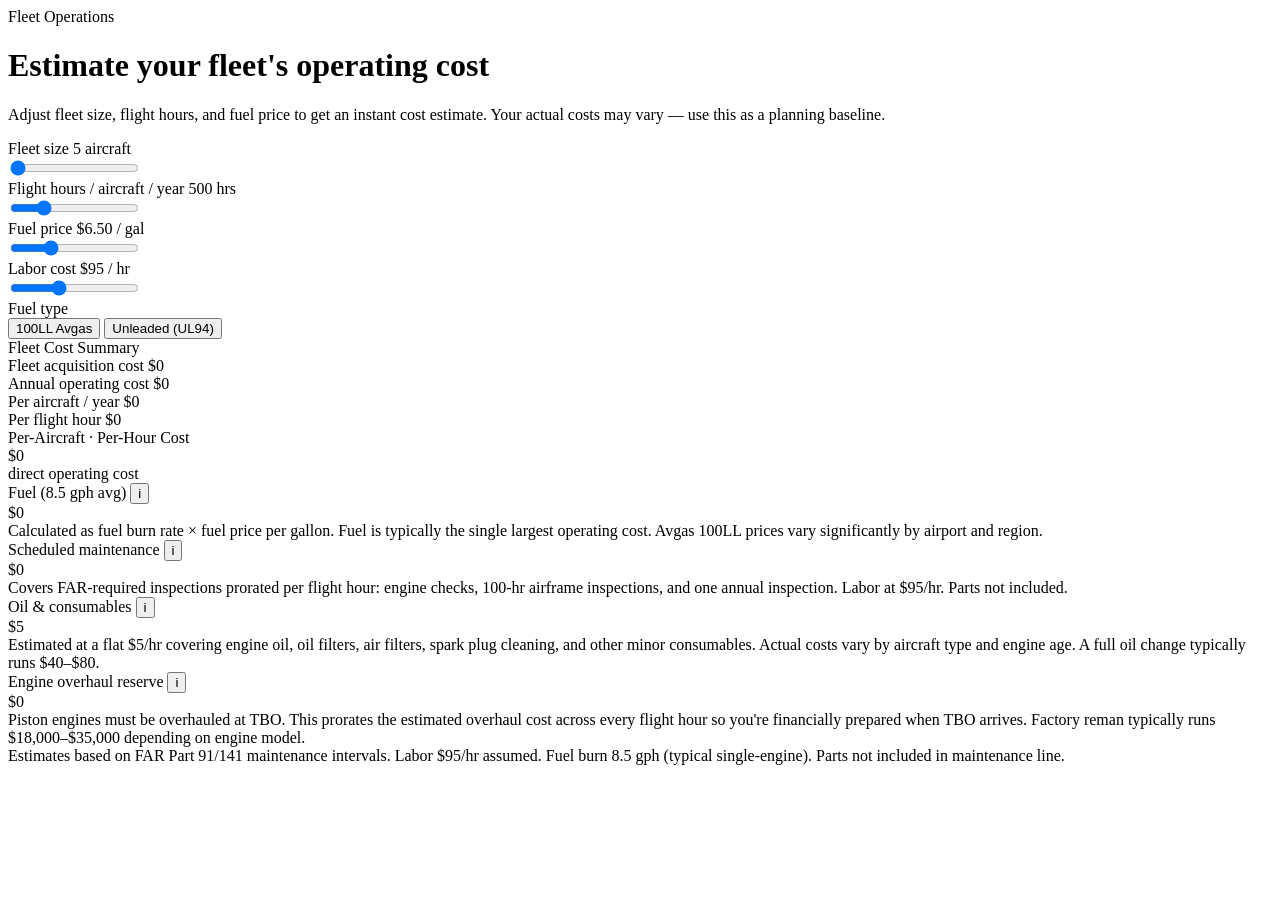
==== index.html @ fc30e89b "Add files via upload" ====
<!DOCTYPE html>
<html lang="en">
<head>
  <meta charset="UTF-8" />
  <meta name="viewport" content="width=device-width, initial-scale=1.0" />
  <title>Fleet Cost Calculator</title>
  <link rel="preconnect" href="https://fonts.googleapis.com" />
  <link href="https://fonts.googleapis.com/css2?family=Playfair+Display:wght@400;500&family=DM+Sans:wght@300;400;500;600&display=swap" rel="stylesheet" />
  <link rel="stylesheet" href="styles.css" />
</head>
<body>
<div class="container">

  <!-- ── TITLE BLOCK ── -->
  <div class="title-block">
    <div class="eyebrow">Fleet Operations</div>
    <h1>Estimate your fleet's operating cost</h1>
    <p class="subtitle">
      Adjust fleet size, flight hours, and fuel price to get an instant cost estimate.
      Your actual costs may vary — use this as a planning baseline.
    </p>
  </div>

  <!-- ── TWO-COLUMN LAYOUT ── -->
  <div class="layout">

    <!-- Left: Sliders + Summary -->
    <div class="sliders-col">

      <!-- Fleet size -->
      <div class="slider-field">
        <div class="slider-top">
          <span class="slider-label">Fleet size</span>
          <span class="slider-val"><span id="valFleet">5</span> aircraft</span>
        </div>
        <input type="range" id="slFleet" min="5" max="30" value="5" step="1" />
      </div>

      <!-- Flight hours -->
      <div class="slider-field">
        <div class="slider-top">
          <span class="slider-label">Flight hours / aircraft / year</span>
          <span class="slider-val"><span id="valHours">500</span> hrs</span>
        </div>
        <input type="range" id="slHours" min="50" max="2000" value="500" step="25" />
      </div>

      <!-- Fuel price -->
      <div class="slider-field">
        <div class="slider-top">
          <span class="slider-label">Fuel price</span>
          <span class="slider-val">$<span id="valFuel">6.50</span> / gal</span>
        </div>
        <input type="range" id="slFuel" min="3" max="15" value="6.50" step="0.25" />
      </div>

      <!-- Labor cost -->
      <div class="slider-field">
        <div class="slider-top">
          <span class="slider-label">Labor cost</span>
          <span class="slider-val">$<span id="valLabor">95</span> / hr</span>
        </div>
        <input type="range" id="slLabor" min="35" max="200" value="95" step="5" />
      </div>

      <!-- Fuel type -->
      <div class="slider-field">
        <div class="slider-top">
          <span class="slider-label">Fuel type</span>
        </div>
        <div class="fuel-row">
          <button class="fuel-btn active" id="btn100LL" data-fuel="100LL">100LL Avgas</button>
          <button class="fuel-btn" id="btnUL" data-fuel="UL">Unleaded (UL94)</button>
        </div>
      </div>

      <!-- Fleet cost summary -->
      <div class="summary-box">
        <div class="summary-label">Fleet Cost Summary</div>
        <div class="summary-row">
          <span class="summary-row-label">Fleet acquisition cost</span>
          <span class="summary-row-val" id="sumAcquisition">$0</span>
        </div>
        <div class="summary-row">
          <span class="summary-row-label">Annual operating cost</span>
          <span class="summary-row-val" id="sumFleet">$0</span>
        </div>
        <div class="summary-row">
          <span class="summary-row-label">Per aircraft / year</span>
          <span class="summary-row-val" id="sumPerAc">$0</span>
        </div>
        <div class="summary-row summary-row--total">
          <span class="summary-row-label">Per flight hour</span>
          <span class="summary-row-val" id="sumPerHr">$0</span>
        </div>
      </div>

    </div><!-- /sliders-col -->

    <!-- Right: Dark results card -->
    <div class="results-card">

      <div class="results-eyebrow">Per-Aircraft · Per-Hour Cost</div>
      <div class="results-big" id="bigPerHour">$0</div>
      <div class="results-big-label">direct operating cost</div>
      <div class="results-accent-bar"></div>

      <!-- Fuel line -->
      <div class="results-line">
        <div class="results-line__top">
          <div class="results-line__left">
            <span class="results-line__label" id="fuelLineLabel">Fuel (8.5 gph avg)</span>
            <button class="info-btn" data-target="infoFuel" aria-label="More info about fuel cost">i</button>
          </div>
          <span class="results-line__val" id="rFuel">$0</span>
        </div>
        <div class="info-panel" id="infoFuel" aria-hidden="true">
          <div class="info-panel__inner" id="infoFuelText">
            Calculated as fuel burn rate × fuel price per gallon. Fuel is typically the single largest operating cost. Avgas 100LL prices vary significantly by airport and region.
          </div>
        </div>
      </div>

      <!-- Scheduled maintenance line -->
      <div class="results-line">
        <div class="results-line__top">
          <div class="results-line__left">
            <span class="results-line__label">Scheduled maintenance</span>
            <button class="info-btn" data-target="infoMx" aria-label="More info about scheduled maintenance">i</button>
          </div>
          <span class="results-line__val" id="rMx">$0</span>
        </div>
        <div class="info-panel" id="infoMx" aria-hidden="true">
          <div class="info-panel__inner" id="infoMxText">
            Covers FAR-required inspections prorated per flight hour: engine checks, 100-hr airframe inspections, and one annual inspection. Labor at $95/hr. Parts not included.
          </div>
        </div>
      </div>

      <!-- Oil & consumables line -->
      <div class="results-line">
        <div class="results-line__top">
          <div class="results-line__left">
            <span class="results-line__label">Oil &amp; consumables</span>
            <button class="info-btn" data-target="infoOil" aria-label="More info about oil and consumables">i</button>
          </div>
          <span class="results-line__val" id="rOil">$5</span>
        </div>
        <div class="info-panel" id="infoOil" aria-hidden="true">
          <div class="info-panel__inner">
            Estimated at a flat $5/hr covering engine oil, oil filters, air filters, spark plug cleaning, and other minor consumables. Actual costs vary by aircraft type and engine age. A full oil change typically runs $40–$80.
          </div>
        </div>
      </div>

      <!-- Engine overhaul reserve line -->
      <div class="results-line">
        <div class="results-line__top">
          <div class="results-line__left">
            <span class="results-line__label">Engine overhaul reserve</span>
            <button class="info-btn" data-target="infoOH" aria-label="More info about engine overhaul reserve">i</button>
          </div>
          <span class="results-line__val" id="rOH">$0</span>
        </div>
        <div class="info-panel" id="infoOH" aria-hidden="true">
          <div class="info-panel__inner" id="infoOHText">
            Piston engines must be overhauled at TBO. This prorates the estimated overhaul cost across every flight hour so you're financially prepared when TBO arrives. Factory reman typically runs $18,000–$35,000 depending on engine model.
          </div>
        </div>
      </div>

      <div class="results-footer" id="resultsFooter">
        Estimates based on FAR Part 91/141 maintenance intervals. Labor $95/hr assumed. Fuel burn 8.5 gph (typical single-engine). Parts not included in maintenance line.
      </div>

    </div><!-- /results-card -->

  </div><!-- /layout -->
</div><!-- /container -->

<script src="script.js"></script>
</body>
</html>
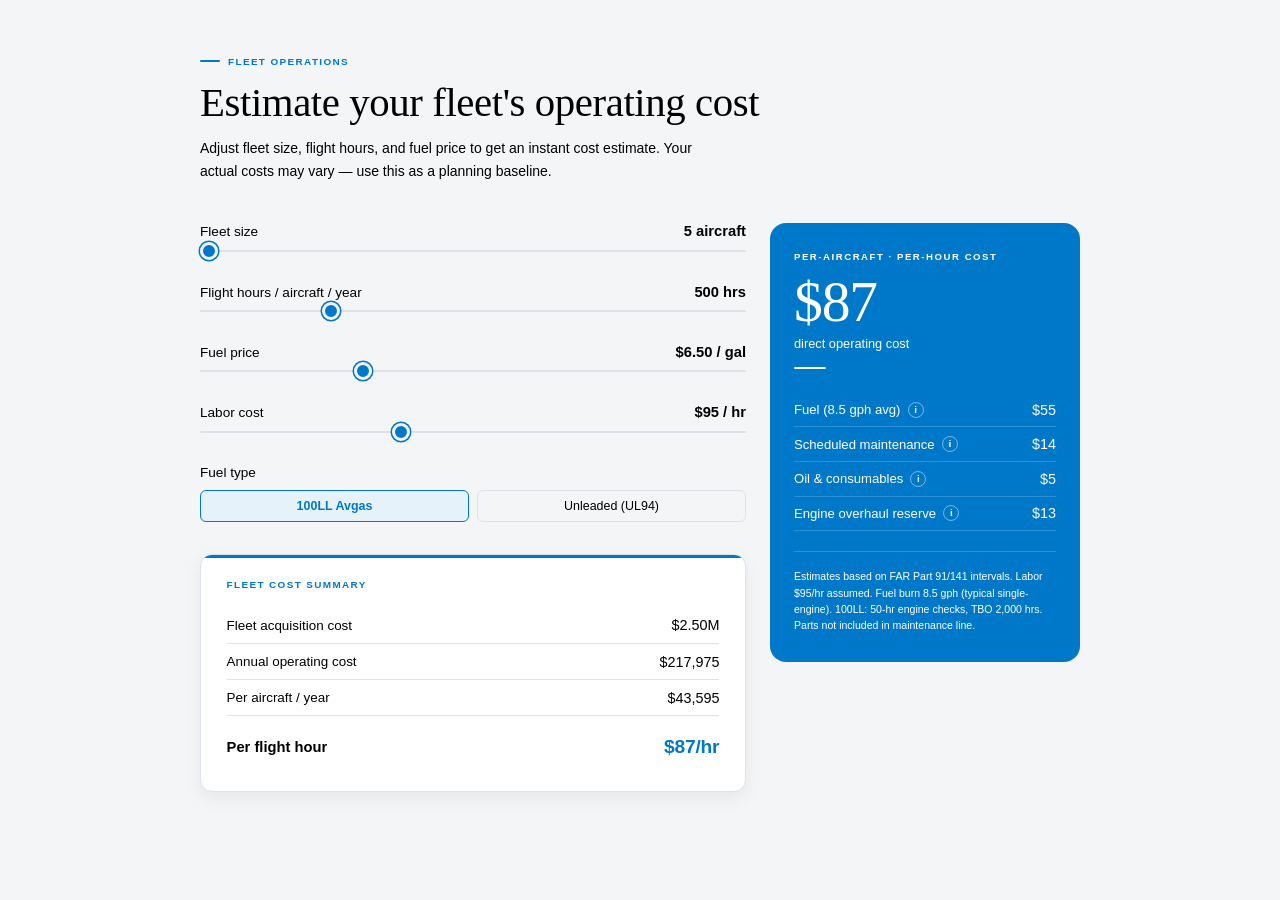
==== commit 7865e294: "Add files via upload" ====
--- a/index.html
+++ b/index.html
@@ -6,7 +6,404 @@
   <title>Fleet Cost Calculator</title>
   <link rel="preconnect" href="https://fonts.googleapis.com" />
   <link href="https://fonts.googleapis.com/css2?family=Playfair+Display:wght@400;500&family=DM+Sans:wght@300;400;500;600&display=swap" rel="stylesheet" />
-  <link rel="stylesheet" href="styles.css" />
+  <style>
+/* ============================================================
+   Fleet Calculator — Compiled CSS
+   Source: styles.scss  |  Cirrus Aircraft brand color theme
+   Brand palette: Cirrus Blue #0078CA, Cirrus Black #000000,
+                  Cirrus White #FFFFFF, Cirrus Gray #747678
+   Text rule: black on light backgrounds, white on dark/blue.
+   ============================================================ */
+
+/* ── Reset ── */
+*,
+*::before,
+*::after {
+  box-sizing: border-box;
+  margin: 0;
+  padding: 0;
+}
+
+/* ── Base ── */
+body {
+  font-family: 'DM Sans', sans-serif;
+  background: #f4f5f7;
+  color: #000000;
+  min-height: 100vh;
+  padding: 3rem 1.5rem 4rem;
+}
+
+/* ── Container ── */
+.container {
+  max-width: 880px;
+  margin: 0 auto;
+}
+
+/* ── Title Block ── */
+.title-block {
+  margin-bottom: 2.5rem;
+}
+
+.eyebrow {
+  display: inline-flex;
+  align-items: center;
+  gap: 0.5rem;
+  font-size: 0.62rem;
+  font-weight: 600;
+  letter-spacing: 0.14em;
+  text-transform: uppercase;
+  color: #0078CA;
+  margin-bottom: 0.75rem;
+}
+
+.eyebrow::before {
+  content: '';
+  display: block;
+  width: 20px;
+  height: 2px;
+  background: #0078CA;
+  border-radius: 2px;
+}
+
+h1 {
+  font-family: 'Playfair Display', serif;
+  font-weight: 400;
+  font-size: clamp(1.75rem, 4vw, 2.55rem);
+  line-height: 1.2;
+  color: #000000;
+  margin-bottom: 0.6rem;
+  letter-spacing: -0.01em;
+}
+
+.subtitle {
+  font-size: 0.875rem;
+  color: #000000;
+  font-weight: 400;
+  line-height: 1.65;
+  max-width: 520px;
+}
+
+/* ── Layout ── */
+.layout {
+  display: grid;
+  grid-template-columns: 1fr 310px;
+  gap: 1.5rem;
+  align-items: start;
+}
+
+@media (max-width: 680px) {
+  .layout {
+    grid-template-columns: 1fr;
+  }
+}
+
+/* ── Sliders Column ── */
+.sliders-col {
+  display: flex;
+  flex-direction: column;
+  gap: 2rem;
+}
+
+.slider-field {
+  display: flex;
+  flex-direction: column;
+  gap: 0.65rem;
+}
+
+.slider-top {
+  display: flex;
+  justify-content: space-between;
+  align-items: baseline;
+}
+
+.slider-label {
+  font-size: 0.85rem;
+  color: #000000;
+  font-weight: 400;
+}
+
+.slider-val {
+  font-size: 0.92rem;
+  font-weight: 600;
+  color: #000000;
+}
+
+/* ── Range Input — Cirrus blue thumb ── */
+input[type='range'] {
+  -webkit-appearance: none;
+  appearance: none;
+  width: 100%;
+  height: 2px;
+  background: #dde1e8;
+  border-radius: 2px;
+  outline: none;
+  cursor: pointer;
+}
+
+input[type='range']::-webkit-slider-thumb {
+  -webkit-appearance: none;
+  width: 18px;
+  height: 18px;
+  border-radius: 50%;
+  background: #0078CA;
+  border: 3px solid #f4f5f7;
+  box-shadow: 0 0 0 1.5px #0078CA;
+  cursor: pointer;
+  transition: transform 0.15s ease, box-shadow 0.15s ease;
+}
+
+input[type='range']::-webkit-slider-thumb:hover {
+  transform: scale(1.15);
+  box-shadow: 0 0 0 1.5px #0078CA, 0 0 0 4px rgba(0, 120, 202, 0.12);
+}
+
+input[type='range']::-moz-range-thumb {
+  width: 18px;
+  height: 18px;
+  border-radius: 50%;
+  background: #0078CA;
+  border: 3px solid #f4f5f7;
+  box-shadow: 0 0 0 1.5px #0078CA;
+  cursor: pointer;
+}
+
+/* ── Fuel Type Buttons ── */
+.fuel-row {
+  display: flex;
+  gap: 0.5rem;
+}
+
+.fuel-btn {
+  flex: 1;
+  padding: 0.5rem 0.75rem;
+  border-radius: 6px;
+  border: 1.5px solid #dde1e8;
+  background: transparent;
+  font-family: 'DM Sans', sans-serif;
+  font-size: 0.78rem;
+  font-weight: 500;
+  color: #000000;
+  cursor: pointer;
+  transition: all 0.18s ease;
+}
+
+.fuel-btn:hover:not(.active) {
+  border-color: #bcc2cc;
+  color: #000000;
+}
+
+.fuel-btn.active {
+  border-color: #0078CA;
+  background: #e6f2fa;
+  color: #0078CA;
+  font-weight: 600;
+}
+
+/* ── Summary Box ── */
+.summary-box {
+  position: relative;
+  background: #FFFFFF;
+  border-radius: 12px;
+  padding: 1.5rem 1.6rem;
+  border: 1px solid #dde1e8;
+  box-shadow: 0 6px 18px rgba(0, 0, 0, 0.06);
+  overflow: hidden;
+}
+
+.summary-box::before {
+  content: '';
+  position: absolute;
+  top: 0;
+  left: 0;
+  right: 0;
+  height: 3px;
+  background: #0078CA;
+}
+
+.summary-label {
+  font-size: 0.62rem;
+  font-weight: 600;
+  letter-spacing: 0.14em;
+  text-transform: uppercase;
+  color: #0078CA;
+  margin-bottom: 1.1rem;
+}
+
+.summary-row {
+  display: flex;
+  justify-content: space-between;
+  align-items: center;
+  padding: 0.6rem 0;
+  border-bottom: 1px solid #dde1e8;
+}
+
+.summary-row:last-child {
+  border-bottom: none;
+  padding-top: 0.95rem;
+  margin-top: 0.25rem;
+}
+
+.summary-row-label {
+  font-size: 0.84rem;
+  color: #000000;
+}
+
+.summary-row-val {
+  font-size: 0.9rem;
+  font-weight: 500;
+  color: #000000;
+}
+
+.summary-row--total .summary-row-label {
+  font-size: 0.92rem;
+  font-weight: 700;
+  color: #000000;
+}
+
+.summary-row--total .summary-row-val {
+  font-size: 1.2rem;
+  font-weight: 700;
+  color: #0078CA;
+  letter-spacing: -0.01em;
+}
+
+/* ── Results Card (Cirrus Blue background) ── */
+.results-card {
+  background: #0078CA;
+  border-radius: 16px;
+  padding: 1.75rem 1.5rem;
+  color: #FFFFFF;
+  position: sticky;
+  top: 2rem;
+}
+
+.results-eyebrow {
+  font-size: 0.6rem;
+  font-weight: 600;
+  letter-spacing: 0.16em;
+  text-transform: uppercase;
+  color: #FFFFFF;
+  margin-bottom: 0.7rem;
+}
+
+.results-big {
+  font-family: 'Playfair Display', serif;
+  font-size: 3.6rem;
+  font-weight: 400;
+  line-height: 1;
+  color: #FFFFFF;
+  margin-bottom: 0.3rem;
+  letter-spacing: -0.02em;
+}
+
+.results-big-label {
+  font-size: 0.8rem;
+  color: #FFFFFF;
+}
+
+.results-accent-bar {
+  width: 32px;
+  height: 2px;
+  background: #FFFFFF;
+  border-radius: 2px;
+  margin: 1rem 0 1.5rem;
+}
+
+/* ── Result Line Items ── */
+.results-line {
+  padding: 0.55rem 0;
+  border-bottom: 1px solid rgba(255, 255, 255, 0.18);
+}
+
+.results-line:last-of-type {
+  border-bottom: none;
+}
+
+.results-line__top {
+  display: flex;
+  justify-content: space-between;
+  align-items: center;
+}
+
+.results-line__left {
+  display: flex;
+  align-items: center;
+  gap: 0.45rem;
+}
+
+.results-line__label {
+  font-size: 0.82rem;
+  color: #FFFFFF;
+}
+
+.results-line__val {
+  font-size: 0.9rem;
+  font-weight: 500;
+  color: #FFFFFF;
+}
+
+/* ── Info Button ── */
+.info-btn {
+  width: 16px;
+  height: 16px;
+  border-radius: 50%;
+  border: 1px solid rgba(255, 255, 255, 0.45);
+  background: transparent;
+  color: #FFFFFF;
+  font-size: 0.62rem;
+  font-weight: 700;
+  font-family: 'DM Sans', sans-serif;
+  cursor: pointer;
+  display: inline-flex;
+  align-items: center;
+  justify-content: center;
+  flex-shrink: 0;
+  line-height: 1;
+  padding: 0;
+  transition: border-color 0.15s ease, background 0.15s ease, color 0.15s ease;
+}
+
+.info-btn:hover,
+.info-btn.open {
+  border-color: #FFFFFF;
+  color: #FFFFFF;
+  background: rgba(255, 255, 255, 0.18);
+}
+
+/* ── Info Panel ── */
+.info-panel {
+  max-height: 0;
+  overflow: hidden;
+  opacity: 0;
+  transition: max-height 0.28s ease, opacity 0.2s ease;
+}
+
+.info-panel.open {
+  max-height: 200px;
+  opacity: 1;
+}
+
+.info-panel__inner {
+  margin-top: 0.6rem;
+  padding: 0.75rem 0.85rem;
+  background: #005a99;
+  border-radius: 8px;
+  border-left: 2px solid #FFFFFF;
+  font-size: 0.76rem;
+  color: #FFFFFF;
+  line-height: 1.6;
+}
+
+/* ── Results Footer ── */
+.results-footer {
+  margin-top: 1.25rem;
+  font-size: 0.66rem;
+  color: #FFFFFF;
+  line-height: 1.55;
+  padding-top: 1rem;
+  border-top: 1px solid rgba(255, 255, 255, 0.18);
+}
+  </style>
 </head>
 <body>
 <div class="container">
@@ -178,6 +575,248 @@
   </div><!-- /layout -->
 </div><!-- /container -->
 
-<script src="script.js"></script>
+  <script>
+// ============================================================
+// Fleet Cost Calculator — JavaScript
+// ============================================================
+
+// ── Constants ────────────────────────────────────────────
+
+const CONFIG = {
+  GPH:        8.5,    // Fuel burn rate (gallons per hour, typical single-engine)
+  LABOR:      95,     // Labor rate ($/hr)
+  OIL_PER_HR: 5,      // Oil & consumables flat rate ($/hr)
+  OH_COST:    25000,  // Engine overhaul cost ($)
+
+  // Aircraft acquisition — per-unit purchase price (one-time).
+  // Update to match the model being analyzed:
+  //   Cirrus SR20 G7   ≈ $735,000
+  //   Cirrus SR22 G7   ≈ $1,050,000
+  //   Cirrus SR22T G7  ≈ $1,150,000
+  AIRCRAFT_PRICE: 500000,
+
+  // 100LL Avgas
+  TBO_100LL:  2000,   // Time between overhaul (hrs)
+  INT_100LL:  50,     // Engine inspection interval (hrs)
+
+  // Unleaded (UL94)
+  TBO_UL:     2200,
+  INT_UL:     100,
+
+  // Labor hours per inspection type
+  ENG_LABOR:  2,      // Per engine check
+  AIR_LABOR:  8,      // Per 100-hr airframe check
+  ANN_LABOR:  16,     // Per annual inspection
+};
+
+// ── State ────────────────────────────────────────────────
+
+let fuelType = '100LL';
+
+// ── DOM References ───────────────────────────────────────
+
+const els = {
+  slFleet:        document.getElementById('slFleet'),
+  slHours:        document.getElementById('slHours'),
+  slFuel:         document.getElementById('slFuel'),
+  slLabor:        document.getElementById('slLabor'),
+  valFleet:       document.getElementById('valFleet'),
+  valHours:       document.getElementById('valHours'),
+  valFuel:        document.getElementById('valFuel'),
+  valLabor:       document.getElementById('valLabor'),
+  btn100LL:       document.getElementById('btn100LL'),
+  btnUL:          document.getElementById('btnUL'),
+  bigPerHour:     document.getElementById('bigPerHour'),
+  fuelLineLabel:  document.getElementById('fuelLineLabel'),
+  rFuel:          document.getElementById('rFuel'),
+  rMx:            document.getElementById('rMx'),
+  rOil:           document.getElementById('rOil'),
+  rOH:            document.getElementById('rOH'),
+  infoFuelText:   document.getElementById('infoFuelText'),
+  infoMxText:     document.getElementById('infoMxText'),
+  infoOHText:     document.getElementById('infoOHText'),
+  resultsFooter:  document.getElementById('resultsFooter'),
+  sumAcquisition: document.getElementById('sumAcquisition'),
+  sumFleet:       document.getElementById('sumFleet'),
+  sumPerAc:       document.getElementById('sumPerAc'),
+  sumPerHr:       document.getElementById('sumPerHr'),
+};
+
+// ── Formatters ───────────────────────────────────────────
+
+/**
+ * Format a dollar amount, abbreviating millions.
+ * @param {number} n
+ * @returns {string}
+ */
+function formatDollars(n) {
+  if (n >= 1_000_000) return '$' + (n / 1_000_000).toFixed(2) + 'M';
+  return '$' + Math.round(n).toLocaleString('en-US');
+}
+
+/**
+ * Format a per-hour dollar amount (no cents).
+ * @param {number} n
+ * @returns {string}
+ */
+function formatPerHour(n) {
+  return '$' + Math.round(n);
+}
+
+// ── Info Panel Toggle ────────────────────────────────────
+
+/**
+ * Toggle an info panel open/closed.
+ * Only one panel can be open at a time.
+ * @param {string} panelId  - ID of the .info-panel element
+ * @param {HTMLElement} btn - The .info-btn that was clicked
+ */
+function toggleInfo(panelId, btn) {
+  const panel  = document.getElementById(panelId);
+  const isOpen = panel.classList.contains('open');
+
+  // Close all panels
+  closeAllInfoPanels();
+
+  // If it wasn't already open, open it
+  if (!isOpen) {
+    panel.classList.add('open');
+    panel.setAttribute('aria-hidden', 'false');
+    btn.classList.add('open');
+  }
+}
+
+function closeAllInfoPanels() {
+  document.querySelectorAll('.info-panel').forEach(p => {
+    p.classList.remove('open');
+    p.setAttribute('aria-hidden', 'true');
+  });
+  document.querySelectorAll('.info-btn').forEach(b => b.classList.remove('open'));
+}
+
+// ── Fuel Type ────────────────────────────────────────────
+
+/**
+ * Switch the active fuel type and recalculate.
+ * @param {string} type - '100LL' or 'UL'
+ */
+function setFuelType(type) {
+  fuelType = type;
+  els.btn100LL.classList.toggle('active', type === '100LL');
+  els.btnUL.classList.toggle('active', type === 'UL');
+  calculate();
+}
+
+// ── Core Calculation ─────────────────────────────────────
+
+function calculate() {
+  const fleet   = parseInt(els.slFleet.value);
+  const hrs     = parseInt(els.slHours.value);
+  const fuelPPG = parseFloat(els.slFuel.value);
+  const labor   = parseInt(els.slLabor.value);
+  const isUL    = fuelType === 'UL';
+
+  const tbo    = isUL ? CONFIG.TBO_UL   : CONFIG.TBO_100LL;
+  const engInt = isUL ? CONFIG.INT_UL   : CONFIG.INT_100LL;
+
+  // Update slider display values
+  els.valFleet.textContent = fleet;
+  els.valHours.textContent = hrs;
+  els.valFuel.textContent  = fuelPPG.toFixed(2);
+  els.valLabor.textContent = labor;
+
+  // ── Per-hour cost breakdown ──
+  const fuelHr = CONFIG.GPH * fuelPPG;
+
+  // Scheduled maintenance prorated per flight hour
+  const engHr  = (CONFIG.ENG_LABOR * labor) / engInt;   // engine check per hr
+  const airHr  = (CONFIG.AIR_LABOR * labor) / 100;      // 100-hr airframe per hr
+  const annHr  = (CONFIG.ANN_LABOR * labor) / hrs;      // annual inspection per hr
+  const mxHr   = engHr + airHr + annHr;
+
+  const ohHr   = CONFIG.OH_COST / tbo;                         // overhaul reserve per hr
+  const totHr  = fuelHr + mxHr + CONFIG.OIL_PER_HR + ohHr;
+
+  // ── Fleet totals ──
+  const perAcYr          = totHr * hrs;                    // $/yr per aircraft (operating)
+  const fleetYr          = perAcYr * fleet;                // $/yr for whole fleet (operating)
+  const fleetAcquisition = CONFIG.AIRCRAFT_PRICE * fleet;  // $ one-time fleet purchase
+
+  // ── Update right card ──
+  els.bigPerHour.textContent  = formatPerHour(totHr);
+  els.rFuel.textContent       = formatPerHour(fuelHr);
+  els.rMx.textContent         = formatPerHour(mxHr);
+  els.rOil.textContent        = '$' + CONFIG.OIL_PER_HR;
+  els.rOH.textContent         = formatPerHour(ohHr);
+  els.fuelLineLabel.textContent = `Fuel (${CONFIG.GPH} gph avg)`;
+
+  // ── Update dynamic info text ──
+  els.infoFuelText.textContent =
+    `Calculated as fuel burn rate (${CONFIG.GPH} gph) × fuel price ` +
+    `($${fuelPPG.toFixed(2)}/gal) = $${fuelHr.toFixed(2)}/hr. ` +
+    `Fuel is typically the single largest operating cost. ` +
+    `Avgas 100LL prices vary significantly by airport and region.`;
+
+  els.infoMxText.textContent =
+    `Covers FAR-required inspections prorated per flight hour: ` +
+    `engine checks every ${engInt} hrs (${isUL ? 'unleaded' : '100LL'}) at ` +
+    `${CONFIG.ENG_LABOR} labor hrs each; 100-hr airframe inspections at ` +
+    `${CONFIG.AIR_LABOR} labor hrs each; and one annual inspection at ` +
+    `${CONFIG.ANN_LABOR} labor hrs spread over ${hrs} hrs/yr. ` +
+    `Labor at $${labor}/hr. Parts not included.`;
+
+  els.infoOHText.textContent =
+    `Piston engines must be overhauled at TBO — ` +
+    `${tbo.toLocaleString()} hrs for ${isUL ? 'unleaded (UL94)' : '100LL avgas'}. ` +
+    `This prorates a $${CONFIG.OH_COST.toLocaleString()} estimated overhaul ` +
+    `cost across every flight hour ($${ohHr.toFixed(2)}/hr), ` +
+    `so you're financially prepared when TBO arrives. ` +
+    `Factory reman typically runs $18,000–$35,000 depending on engine model.`;
+
+  els.resultsFooter.textContent =
+    `Estimates based on FAR Part 91/141 intervals. ` +
+    `Labor $${labor}/hr assumed. Fuel burn ${CONFIG.GPH} gph (typical single-engine). ` +
+    `${isUL
+      ? `Unleaded: ${engInt}-hr engine checks, TBO ${tbo.toLocaleString()} hrs.`
+      : `100LL: ${engInt}-hr engine checks, TBO ${tbo.toLocaleString()} hrs.`
+    } Parts not included in maintenance line.`;
+
+  // ── Update left summary ──
+  els.sumAcquisition.textContent = formatDollars(fleetAcquisition);
+  els.sumFleet.textContent       = formatDollars(fleetYr);
+  els.sumPerAc.textContent       = formatDollars(perAcYr);
+  els.sumPerHr.textContent       = formatPerHour(totHr) + '/hr';
+}
+
+// ── Event Listeners ───────────────────────────────────────
+
+// Sliders
+['slFleet', 'slHours', 'slFuel', 'slLabor'].forEach(id => {
+  document.getElementById(id).addEventListener('input', calculate);
+});
+
+// Fuel type buttons
+document.querySelectorAll('.fuel-btn').forEach(btn => {
+  btn.addEventListener('click', () => setFuelType(btn.dataset.fuel));
+});
+
+// Info buttons — delegated
+document.addEventListener('click', e => {
+  const infoBtn = e.target.closest('.info-btn');
+  if (infoBtn) {
+    e.stopPropagation();
+    toggleInfo(infoBtn.dataset.target, infoBtn);
+    return;
+  }
+  // Click outside any results-line closes all panels
+  if (!e.target.closest('.results-line')) {
+    closeAllInfoPanels();
+  }
+});
+
+// ── Init ─────────────────────────────────────────────────
+
+calculate();
+  </script>
 </body>
 </html>
